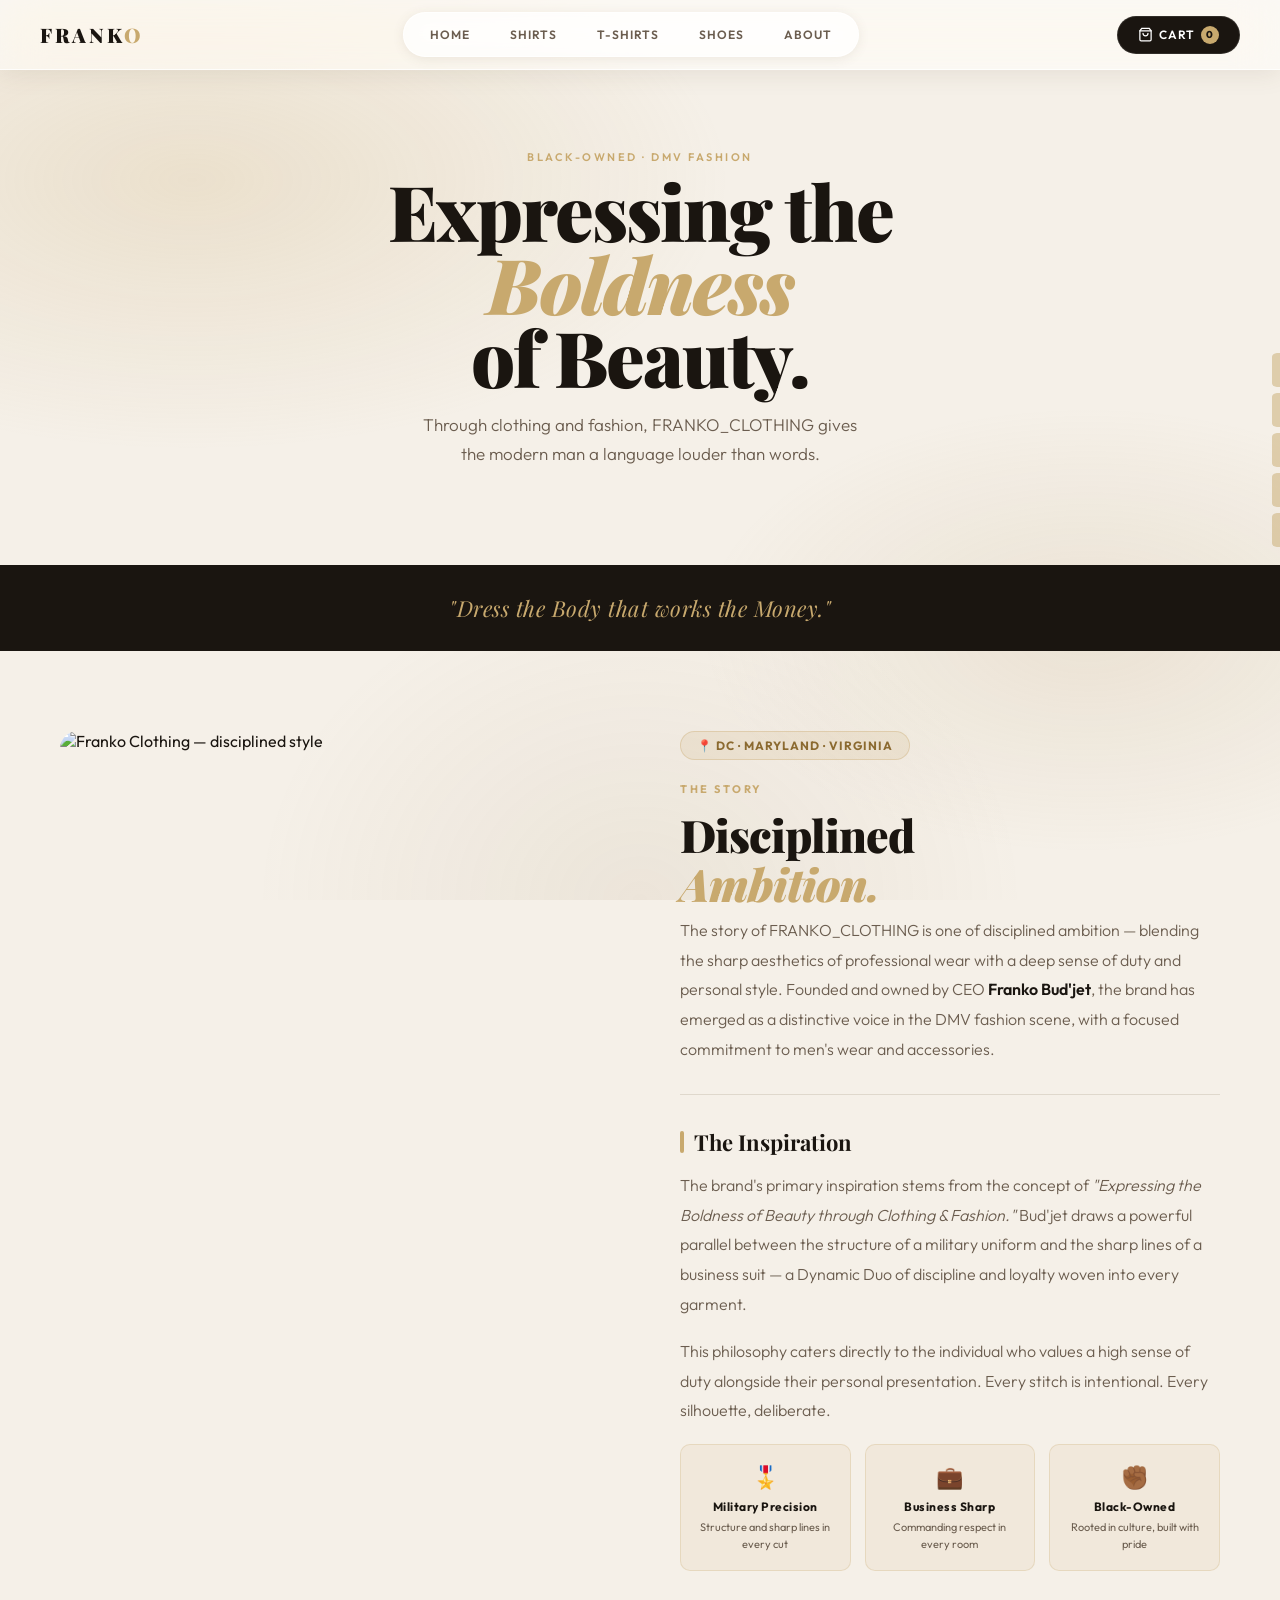
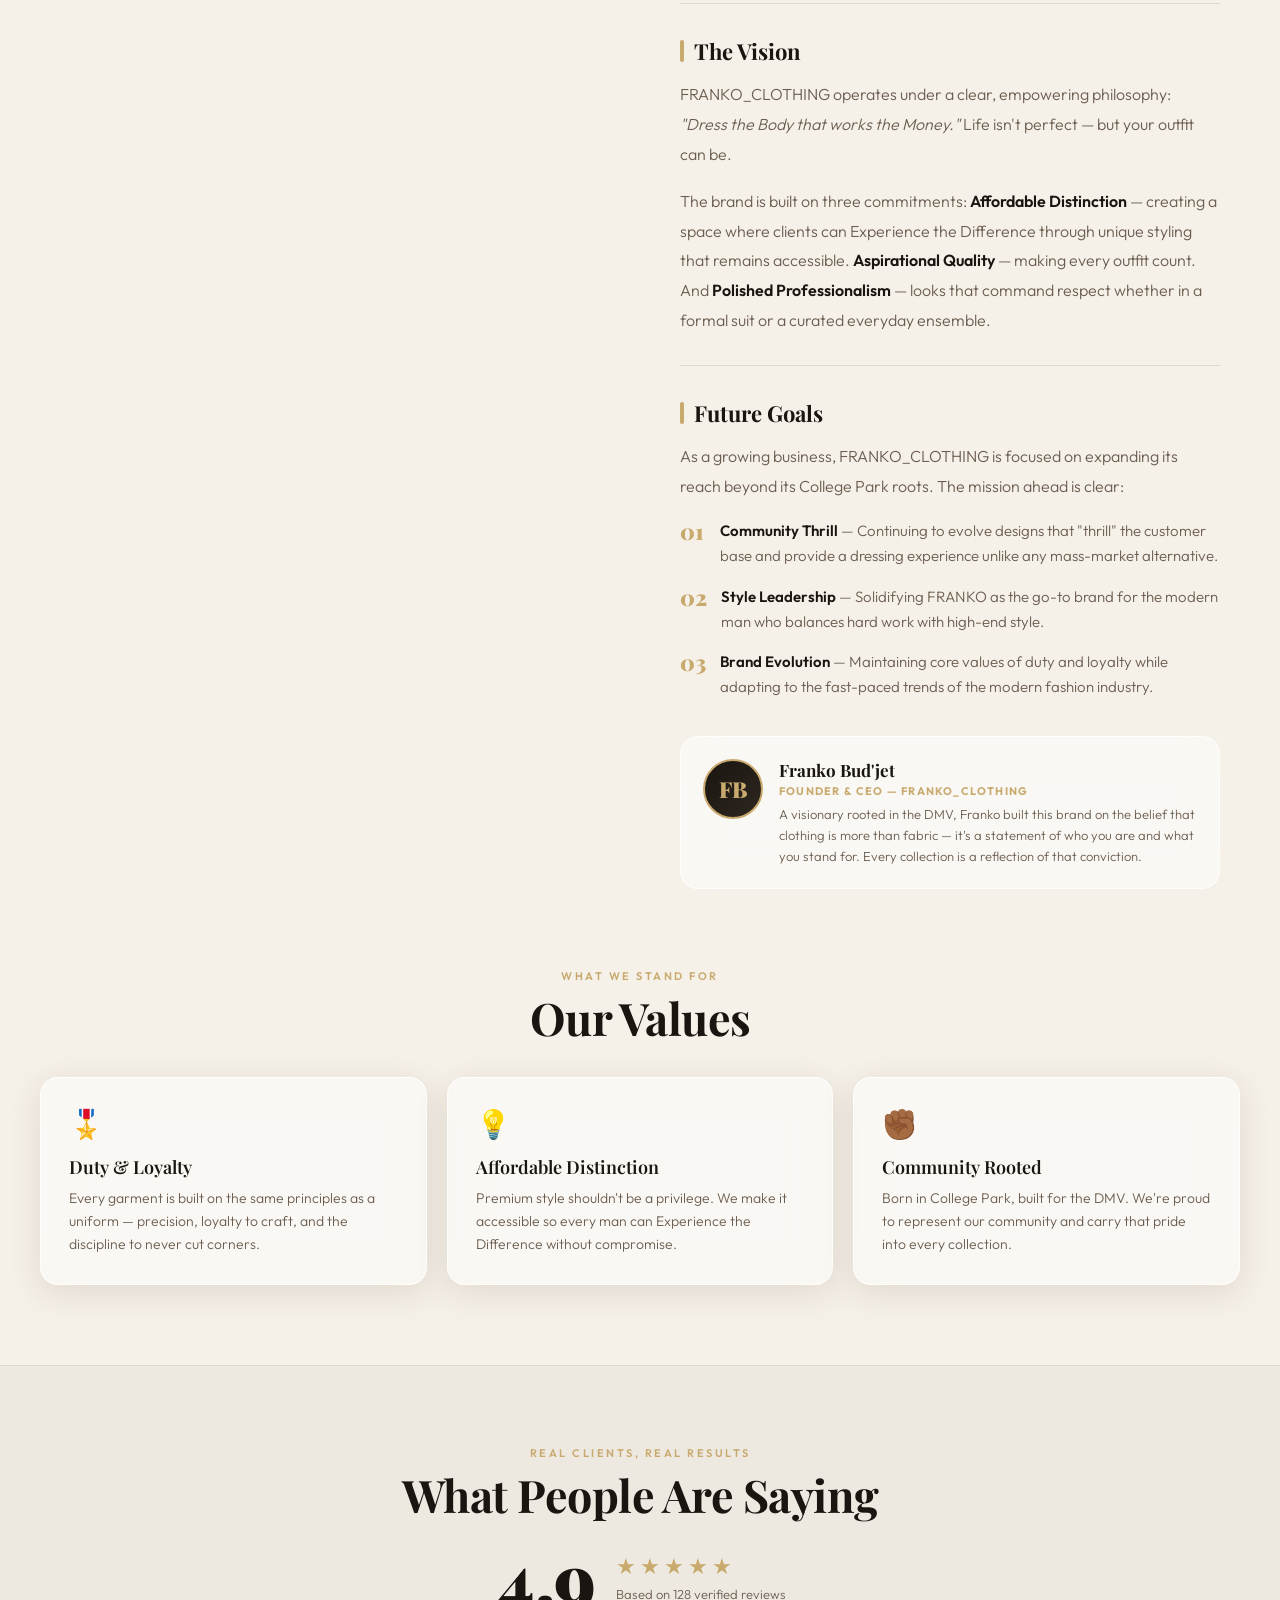
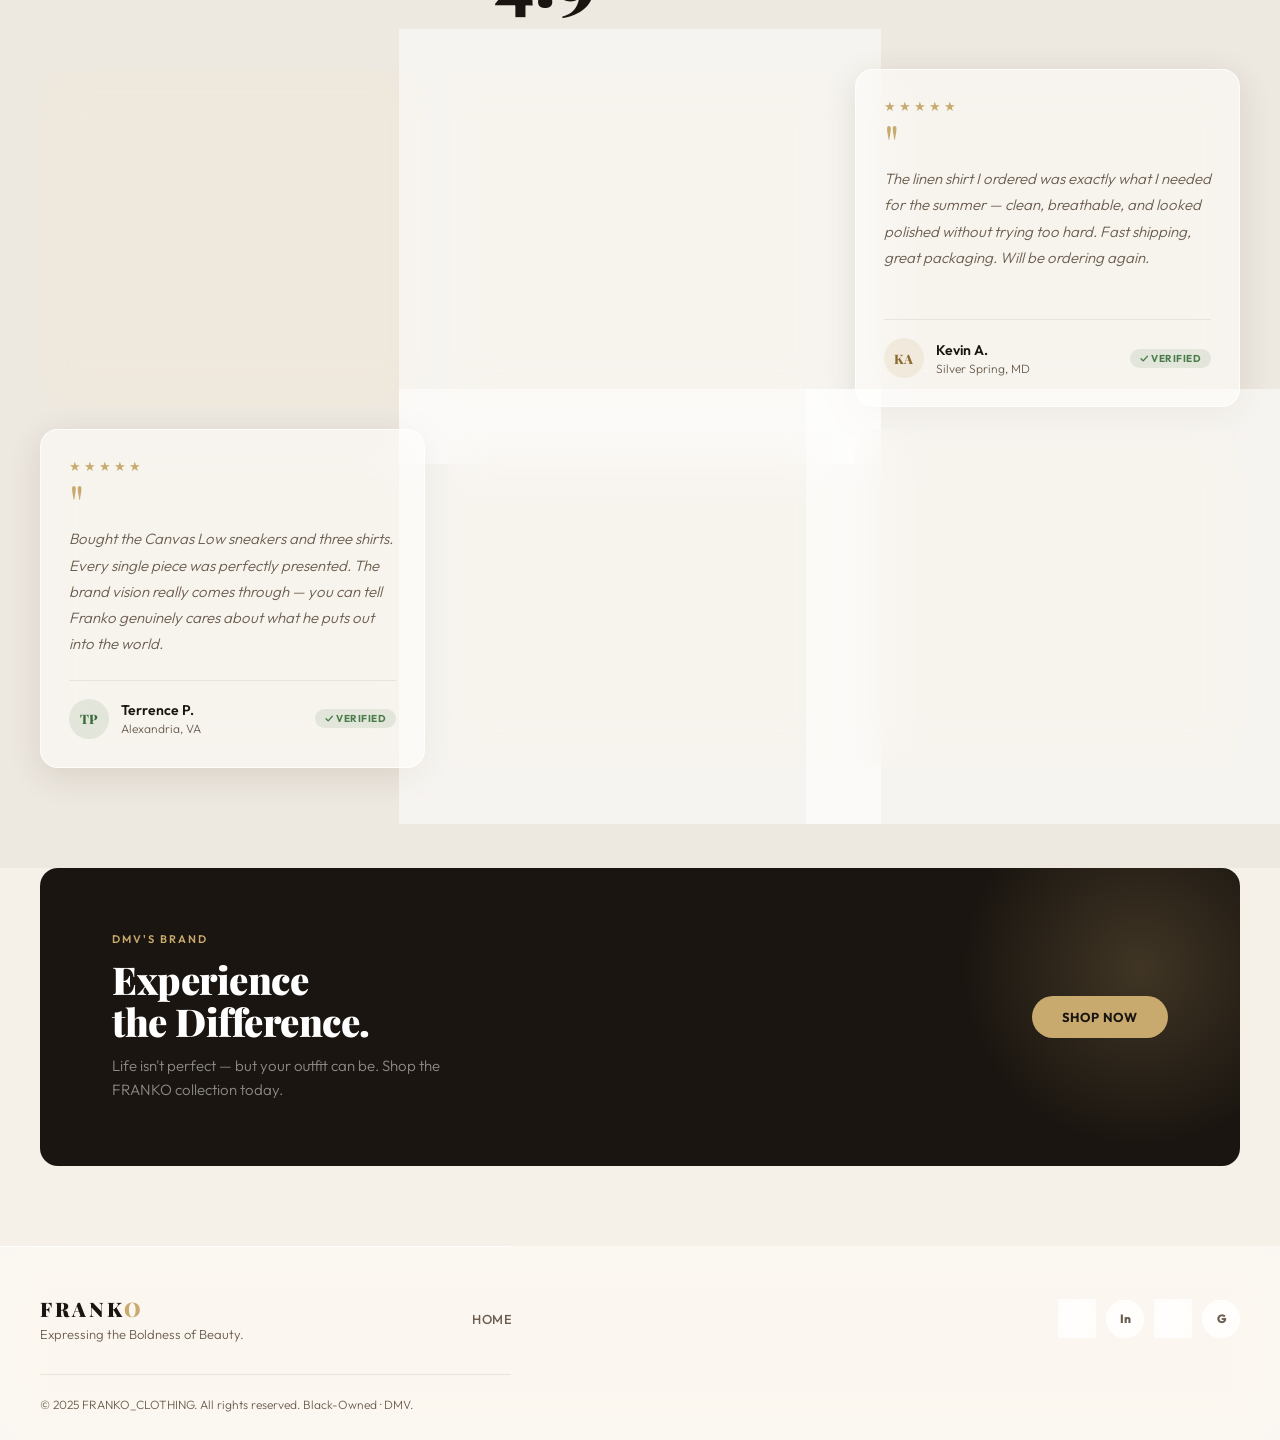
==== pages/about.html @ 0bdc5aa1 "first commit" ====
<!DOCTYPE html>
<html lang="en">
<head>
<meta charset="UTF-8">
<meta name="viewport" content="width=device-width, initial-scale=1.0">
<title>FRANKO CLOTHING — About</title>
<link rel="stylesheet" href="../css/style.css">
<style>
.about-quote-bar {
  background: var(--dark);
  padding: 28px 40px;
  text-align: center;
}
.about-quote-bar p {
  font-family: var(--fd);
  font-size: clamp(16px, 2.2vw, 22px);
  font-style: italic;
  color: var(--accent);
  letter-spacing: 0.5px;
}

.story-section {
  padding: 80px 40px;
  display: grid;
  grid-template-columns: 1fr 1fr;
  gap: 80px;
  align-items: start;
  max-width: 1240px;
  margin: 0 auto;
}
.story-img {
  border-radius: var(--r);
  overflow: hidden;
  position: sticky;
  top: 90px;
  aspect-ratio: 4/5;
}
.story-img img { width: 100%; height: 100%; object-fit: cover; display: block; }

.story-content h2 {
  font-family: var(--fd);
  font-size: clamp(30px, 3.5vw, 46px);
  font-weight: 900;
  color: var(--dark);
  line-height: 1.1;
  letter-spacing: -1px;
  margin-bottom: 8px;
}
.story-content h2 em { font-style: italic; color: var(--accent); }
.story-eyebrow {
  font-size: 11px; font-weight: 700;
  letter-spacing: 2.5px; text-transform: uppercase;
  color: var(--accent); margin-bottom: 14px;
}
.story-content p {
  font-size: 16px; color: var(--mid);
  font-weight: 300; line-height: 1.85;
  margin-bottom: 18px;
}
.story-divider {
  border: none;
  border-top: 1px solid rgba(100,80,50,.15);
  margin: 30px 0;
}
.story-sub {
  font-family: var(--fd);
  font-size: 22px; font-weight: 700;
  color: var(--dark); margin-bottom: 14px;
  margin-top: 32px;
  display: flex; align-items: center; gap: 10px;
}
.story-sub::before {
  content: '';
  width: 4px; height: 22px;
  background: var(--accent);
  border-radius: 2px;
  flex-shrink: 0;
}

.dmv-badge {
  display: inline-flex; align-items: center; gap: 8px;
  padding: 6px 16px; border-radius: var(--r-pill);
  background: rgba(200,169,110,.15); border: 1px solid rgba(200,169,110,.35);
  font-size: 12px; font-weight: 700; color: #8b6a30;
  letter-spacing: 1px; text-transform: uppercase; margin-bottom: 22px;
}

.pillars-grid {
  display: grid; grid-template-columns: repeat(3, 1fr);
  gap: 14px; margin: 18px 0 32px;
}
.pillar {
  padding: 18px 14px;
  border-radius: var(--r-sm);
  background: rgba(200,169,110,.1);
  border: 1px solid rgba(200,169,110,.25);
  text-align: center;
}
.pillar-icon { font-size: 22px; margin-bottom: 8px; }
.pillar-label { font-size: 12px; font-weight: 700; color: var(--dark); letter-spacing: .5px; line-height: 1.3; }
.pillar-desc { font-size: 11px; color: var(--mid); margin-top: 5px; line-height: 1.5; }

.goals-list { list-style: none; display: flex; flex-direction: column; gap: 16px; margin-top: 16px; }
.goals-list li {
  display: flex; gap: 14px; align-items: flex-start;
  font-size: 15px; color: var(--mid); font-weight: 300; line-height: 1.65;
}
.goal-num {
  font-family: var(--fd); font-size: 22px; font-weight: 900;
  color: var(--accent); line-height: 1.1; flex-shrink: 0; min-width: 26px;
}
.goals-list li strong { color: var(--dark); font-weight: 600; }

.founder-card {
  margin-top: 36px;
  padding: 22px;
  border-radius: var(--r);
  background: var(--glass);
  backdrop-filter: blur(20px);
  border: 1px solid var(--gb);
  display: flex;
  gap: 16px;
  align-items: flex-start;
}
.founder-avatar {
  width: 60px; height: 60px; border-radius: 50%;
  overflow: hidden; flex-shrink: 0;
  border: 2px solid var(--accent);
  background: linear-gradient(135deg, var(--dark), var(--dark2));
  display: flex; align-items: center; justify-content: center;
  font-family: var(--fd); font-size: 22px; font-weight: 900;
  color: var(--accent);
}
.founder-name {
  font-family: var(--fd); font-size: 17px; font-weight: 700;
  color: var(--dark); margin-bottom: 3px;
}
.founder-title { font-size: 11px; color: var(--accent); font-weight: 700; letter-spacing: 1.2px; text-transform: uppercase; margin-bottom: 6px; }
.founder-bio { font-size: 13px; color: var(--mid); line-height: 1.6; font-weight: 300; }

/* ── REVIEWS ── */
.reviews-section {
  padding: 80px 40px 100px;
  background: rgba(26,21,16,.03);
  border-top: 1px solid rgba(100,80,50,.1);
}
.reviews-header { text-align: center; margin-bottom: 56px; }
.overall-score {
  display: flex; align-items: center; justify-content: center;
  gap: 20px; margin-top: 22px; flex-wrap: wrap;
}
.score-big {
  font-family: var(--fd); font-size: 72px; font-weight: 900;
  color: var(--dark); line-height: 1;
}
.score-right { text-align: left; }
.stars-row { display: flex; gap: 4px; margin-bottom: 6px; }
.star-f { color: var(--accent); font-size: 22px; }
.star-h { color: var(--accent); font-size: 22px; opacity: .6; }
.score-count { font-size: 13px; color: var(--mid); font-weight: 300; }

.reviews-grid {
  display: grid;
  grid-template-columns: repeat(3, 1fr);
  gap: 22px;
}
.review-card {
  padding: 28px;
  border-radius: var(--r);
  background: var(--glass);
  backdrop-filter: blur(22px) saturate(150%);
  -webkit-backdrop-filter: blur(22px) saturate(150%);
  border: 1px solid var(--gb);
  box-shadow: var(--gs);
  transition: transform .3s cubic-bezier(.22,.68,0,1.2), box-shadow .3s;
  display: flex; flex-direction: column;
}
.review-card:hover { transform: translateY(-6px); box-shadow: var(--gs-lg); }

.review-stars { display: flex; gap: 3px; margin-bottom: 16px; }
.review-stars .s { font-size: 13px; color: var(--accent); }

.review-quote {
  font-family: var(--fd);
  font-size: 52px; color: var(--accent);
  line-height: .5; margin-bottom: 10px;
}
.review-text {
  font-size: 15px; color: var(--mid);
  font-weight: 300; line-height: 1.75;
  font-style: italic; flex: 1;
  margin-bottom: 22px;
}
.review-author {
  display: flex; align-items: center; gap: 12px;
  border-top: 1px solid rgba(100,80,50,.1);
  padding-top: 18px;
}
.author-initials {
  width: 40px; height: 40px; border-radius: 50%;
  display: flex; align-items: center; justify-content: center;
  font-size: 13px; font-weight: 800;
  flex-shrink: 0; font-family: var(--fd);
}
.author-name { font-size: 14px; font-weight: 600; color: var(--dark); margin-bottom: 2px; }
.author-location { font-size: 12px; color: var(--mid); font-weight: 300; }
.verified {
  margin-left: auto; flex-shrink: 0;
  font-size: 10px; font-weight: 700;
  letter-spacing: .5px; text-transform: uppercase;
  color: #4a7c4a; background: rgba(74,124,74,.12);
  padding: 3px 10px; border-radius: var(--r-pill);
}
.review-card.dark {
  background: var(--dark);
  border-color: rgba(200,169,110,.25);
}
.review-card.dark .review-text { color: rgba(245,240,232,.6); }
.review-card.dark .review-quote { color: var(--accent); }
.review-card.dark .author-name { color: var(--white); }
.review-card.dark .author-location { color: rgba(245,240,232,.38); }
.review-card.dark .review-author { border-color: rgba(255,255,255,.07); }
.review-card.dark .review-stars .s { color: var(--accent); }

@media (max-width: 1024px) {
  .story-section { grid-template-columns: 1fr; gap: 40px; }
  .story-img { position: static; aspect-ratio: 16/9; }
  .reviews-grid { grid-template-columns: repeat(2, 1fr); }
  .pillars-grid { grid-template-columns: 1fr 1fr; }
}
@media (max-width: 768px) {
  .story-section { padding: 60px 20px; }
  .reviews-section { padding: 60px 20px 80px; }
  .about-quote-bar { padding: 22px 20px; }
  .reviews-grid { grid-template-columns: 1fr; }
  .pillars-grid { grid-template-columns: 1fr 1fr; }
}
@media (max-width: 480px) {
  .pillars-grid { grid-template-columns: 1fr; }
}
</style>
</head>
<body>

<nav class="main-nav">
  <a href="../index.html" class="nav-logo">Frank<span>o</span></a>
  <ul class="nav-links">
    <li><a href="../index.html">Home</a></li>
    <li><a href="shirts.html">Shirts</a></li>
    <li><a href="tshirts.html">T-Shirts</a></li>
    <li><a href="shoes.html">Shoes</a></li>
    <li><a href="about.html">About</a></li>
  </ul>
  <div class="nav-right">
    <a href="#" class="nav-cart">
      <svg viewBox="0 0 24 24" fill="none" stroke="currentColor" stroke-width="2" stroke-linecap="round"><path d="M6 2L3 6v14a2 2 0 0 0 2 2h14a2 2 0 0 0 2-2V6l-3-4z"/><line x1="3" y1="6" x2="21" y2="6"/><path d="M16 10a4 4 0 0 1-8 0"/></svg>
      Cart <span class="cart-count">0</span>
    </a>
    <button class="hamburger" aria-label="Menu">
      <span></span><span></span><span></span>
    </button>
  </div>
</nav>

<div class="mobile-menu">
  <a href="../index.html">Home</a>
  <a href="shirts.html">Shirts</a>
  <a href="tshirts.html">T-Shirts</a>
  <a href="shoes.html">Shoes</a>
  <a href="about.html">About</a>
</div>

<div class="page-indicator">
  <a class="pi-item" href="../index.html"><span class="pi-label">Home</span><span class="pi-dot"></span></a>
  <a class="pi-item" href="shirts.html"><span class="pi-label">Shirts</span><span class="pi-dot"></span></a>
  <a class="pi-item" href="tshirts.html"><span class="pi-label">T-Shirts</span><span class="pi-dot"></span></a>
  <a class="pi-item" href="shoes.html"><span class="pi-label">Shoes</span><span class="pi-dot"></span></a>
  <a class="pi-item" href="about.html"><span class="pi-label">About</span><span class="pi-dot"></span></a>
</div>

<div class="page-wrapper">

  <!-- HERO -->
  <div class="page-hero">
    <div class="section-tag fade-up d1">Black-Owned · DMV Fashion</div>
    <h1 class="fade-up d2">Expressing the<br><em>Boldness</em><br>of Beauty.</h1>
    <p class="fade-up d3">Through clothing and fashion, FRANKO_CLOTHING gives the modern man a language louder than words.</p>
  </div>

  <!-- QUOTE BAR -->
  <div class="about-quote-bar">
    <p>"Dress the Body that works the Money."</p>
  </div>

  <!-- STORY SECTION -->
  <div class="story-section">
    <div class="story-img">
      <img src="https://images.unsplash.com/photo-1507679799987-c73779587ccf?w=800&q=80&fit=crop" alt="Franko Clothing — disciplined style">
    </div>

    <div class="story-content">
      <div class="dmv-badge">📍 DC · Maryland · Virginia</div>

      <div class="story-eyebrow">The Story</div>
      <h2>Disciplined<br><em>Ambition.</em></h2>
      <p>The story of FRANKO_CLOTHING is one of disciplined ambition — blending the sharp aesthetics of professional wear with a deep sense of duty and personal style. Founded and owned by CEO <strong style="color:var(--dark);font-weight:600;">Franko Bud'jet</strong>, the brand has emerged as a distinctive voice in the DMV fashion scene, with a focused commitment to men's wear and accessories.</p>

      <hr class="story-divider">

      <div class="story-sub">The Inspiration</div>
      <p>The brand's primary inspiration stems from the concept of <em>"Expressing the Boldness of Beauty through Clothing & Fashion."</em> Bud'jet draws a powerful parallel between the structure of a military uniform and the sharp lines of a business suit — a Dynamic Duo of discipline and loyalty woven into every garment.</p>
      <p>This philosophy caters directly to the individual who values a high sense of duty alongside their personal presentation. Every stitch is intentional. Every silhouette, deliberate.</p>

      <div class="pillars-grid">
        <div class="pillar">
          <div class="pillar-icon">🎖️</div>
          <div class="pillar-label">Military Precision</div>
          <div class="pillar-desc">Structure and sharp lines in every cut</div>
        </div>
        <div class="pillar">
          <div class="pillar-icon">💼</div>
          <div class="pillar-label">Business Sharp</div>
          <div class="pillar-desc">Commanding respect in every room</div>
        </div>
        <div class="pillar">
          <div class="pillar-icon">✊🏾</div>
          <div class="pillar-label">Black-Owned</div>
          <div class="pillar-desc">Rooted in culture, built with pride</div>
        </div>
      </div>

      <hr class="story-divider">

      <div class="story-sub">The Vision</div>
      <p>FRANKO_CLOTHING operates under a clear, empowering philosophy: <em>"Dress the Body that works the Money."</em> Life isn't perfect — but your outfit can be.</p>
      <p>The brand is built on three commitments: <strong style="color:var(--dark);font-weight:600;">Affordable Distinction</strong> — creating a space where clients can Experience the Difference through unique styling that remains accessible. <strong style="color:var(--dark);font-weight:600;">Aspirational Quality</strong> — making every outfit count. And <strong style="color:var(--dark);font-weight:600;">Polished Professionalism</strong> — looks that command respect whether in a formal suit or a curated everyday ensemble.</p>

      <hr class="story-divider">

      <div class="story-sub">Future Goals</div>
      <p>As a growing business, FRANKO_CLOTHING is focused on expanding its reach beyond its College Park roots. The mission ahead is clear:</p>
      <ul class="goals-list">
        <li>
          <span class="goal-num">01</span>
          <span><strong>Community Thrill</strong> — Continuing to evolve designs that "thrill" the customer base and provide a dressing experience unlike any mass-market alternative.</span>
        </li>
        <li>
          <span class="goal-num">02</span>
          <span><strong>Style Leadership</strong> — Solidifying FRANKO as the go-to brand for the modern man who balances hard work with high-end style.</span>
        </li>
        <li>
          <span class="goal-num">03</span>
          <span><strong>Brand Evolution</strong> — Maintaining core values of duty and loyalty while adapting to the fast-paced trends of the modern fashion industry.</span>
        </li>
      </ul>

      <!-- FOUNDER CARD -->
      <div class="founder-card">
        <div class="founder-avatar">FB</div>
        <div>
          <div class="founder-name">Franko Bud'jet</div>
          <div class="founder-title">Founder & CEO — FRANKO_CLOTHING</div>
          <div class="founder-bio">A visionary rooted in the DMV, Franko built this brand on the belief that clothing is more than fabric — it's a statement of who you are and what you stand for. Every collection is a reflection of that conviction.</div>
        </div>
      </div>
    </div>
  </div>

  <!-- VALUES -->
  <div style="padding: 0 40px 20px; text-align: center;">
    <div class="section-tag">What We Stand For</div>
    <h2 class="section-title">Our Values</h2>
  </div>
  <div class="values-grid">
    <div class="value-card">
      <div class="value-icon">🎖️</div>
      <h4>Duty & Loyalty</h4>
      <p>Every garment is built on the same principles as a uniform — precision, loyalty to craft, and the discipline to never cut corners.</p>
    </div>
    <div class="value-card">
      <div class="value-icon">💡</div>
      <h4>Affordable Distinction</h4>
      <p>Premium style shouldn't be a privilege. We make it accessible so every man can Experience the Difference without compromise.</p>
    </div>
    <div class="value-card">
      <div class="value-icon">✊🏾</div>
      <h4>Community Rooted</h4>
      <p>Born in College Park, built for the DMV. We're proud to represent our community and carry that pride into every collection.</p>
    </div>
  </div>

  <!-- ── CUSTOMER REVIEWS ── -->
  <section class="reviews-section">
    <div class="reviews-header">
      <div class="section-tag">Real Clients, Real Results</div>
      <h2 class="section-title">What People Are Saying</h2>
      <div class="overall-score">
        <span class="score-big">4.9</span>
        <div class="score-right">
          <div class="stars-row">
            <span class="star-f">★</span><span class="star-f">★</span><span class="star-f">★</span><span class="star-f">★</span><span class="star-f">★</span>
          </div>
          <div class="score-count">Based on 128 verified reviews</div>
        </div>
      </div>
    </div>

    <div class="reviews-grid">

      <!-- Review 1 — Featured dark -->
      <div class="review-card dark">
        <div class="review-stars"><span class="s">★</span><span class="s">★</span><span class="s">★</span><span class="s">★</span><span class="s">★</span></div>
        <div class="review-quote">"</div>
        <p class="review-text">Walked into my interview wearing the Oxford Classic and got the job. People kept asking where I got the shirt. FRANKO hits different — you can feel the quality and the intention behind every piece.</p>
        <div class="review-author">
          <div class="author-initials" style="background:rgba(200,169,110,.2);color:var(--accent);">DW</div>
          <div>
            <div class="author-name" style="color:white;">Darius W.</div>
            <div class="author-location">Washington, DC</div>
          </div>
          <span class="verified">✓ Verified</span>
        </div>
      </div>

      <!-- Review 2 -->
      <div class="review-card">
        <div class="review-stars"><span class="s">★</span><span class="s">★</span><span class="s">★</span><span class="s">★</span><span class="s">★</span></div>
        <div class="review-quote">"</div>
        <p class="review-text">I've been looking for a brand that understood the DMV man — someone who works hard and wants to dress sharp without spending designer prices. FRANKO is exactly that. My whole wardrobe is FRANKO now.</p>
        <div class="review-author">
          <div class="author-initials" style="background:rgba(26,21,16,.08);color:var(--dark);">MJ</div>
          <div>
            <div class="author-name">Marcus J.</div>
            <div class="author-location">College Park, MD</div>
          </div>
          <span class="verified">✓ Verified</span>
        </div>
      </div>

      <!-- Review 3 -->
      <div class="review-card">
        <div class="review-stars"><span class="s">★</span><span class="s">★</span><span class="s">★</span><span class="s">★</span><span class="s">★</span></div>
        <div class="review-quote">"</div>
        <p class="review-text">The linen shirt I ordered was exactly what I needed for the summer — clean, breathable, and looked polished without trying too hard. Fast shipping, great packaging. Will be ordering again.</p>
        <div class="review-author">
          <div class="author-initials" style="background:rgba(200,169,110,.15);color:#8b6a30;">KA</div>
          <div>
            <div class="author-name">Kevin A.</div>
            <div class="author-location">Silver Spring, MD</div>
          </div>
          <span class="verified">✓ Verified</span>
        </div>
      </div>

      <!-- Review 4 -->
      <div class="review-card">
        <div class="review-stars"><span class="s">★</span><span class="s">★</span><span class="s">★</span><span class="s">★</span><span class="s">★</span></div>
        <div class="review-quote">"</div>
        <p class="review-text">Bought the Canvas Low sneakers and three shirts. Every single piece was perfectly presented. The brand vision really comes through — you can tell Franko genuinely cares about what he puts out into the world.</p>
        <div class="review-author">
          <div class="author-initials" style="background:rgba(74,124,74,.12);color:#3a6a3a;">TP</div>
          <div>
            <div class="author-name">Terrence P.</div>
            <div class="author-location">Alexandria, VA</div>
          </div>
          <span class="verified">✓ Verified</span>
        </div>
      </div>

      <!-- Review 5 -->
      <div class="review-card">
        <div class="review-stars"><span class="s">★</span><span class="s">★</span><span class="s">★</span><span class="s">★</span><span class="s">★</span></div>
        <div class="review-quote">"</div>
        <p class="review-text">Real talk — this brand gets it. The Military-meets-Business aesthetic is something I didn't know I needed until I wore it. My colleagues thought I was wearing something European. FRANKO is on another level.</p>
        <div class="review-author">
          <div class="author-initials" style="background:rgba(200,169,110,.15);color:#8b6a30;">RC</div>
          <div>
            <div class="author-name">Rashad C.</div>
            <div class="author-location">Baltimore, MD</div>
          </div>
          <span class="verified">✓ Verified</span>
        </div>
      </div>

      <!-- Review 6 -->
      <div class="review-card">
        <div class="review-stars"><span class="s">★</span><span class="s">★</span><span class="s">★</span><span class="s">★</span><span class="s">★</span></div>
        <div class="review-quote">"</div>
        <p class="review-text">As someone who's always struggled to find clothes that fit right and look right, FRANKO was a revelation. The fit is tailored without being restrictive. I wear the Oxford Slim to every client meeting now.</p>
        <div class="review-author">
          <div class="author-initials" style="background:rgba(26,21,16,.08);color:var(--dark);">JB</div>
          <div>
            <div class="author-name">Jerome B.</div>
            <div class="author-location">Rockville, MD</div>
          </div>
          <span class="verified">✓ Verified</span>
        </div>
      </div>

    </div>
  </section>

  <!-- CTA -->
  <div class="promo-banner" style="margin-top: 0;">
    <div>
      <div class="banner-tag">DMV's Brand</div>
      <div class="banner-title">Experience<br>the Difference.</div>
      <div class="banner-sub">Life isn't perfect — but your outfit can be. Shop the FRANKO collection today.</div>
    </div>
    <a href="shirts.html" class="btn btn-accent">Shop Now</a>
  </div>

</div>

<footer>
  <div class="footer-top">
    <div><a href="../index.html" class="footer-logo">Frank<span>o</span></a><div class="footer-tagline">Expressing the Boldness of Beauty.</div></div>
    <nav class="footer-nav"><a href="../index.html">Home</a><a href="shirts.html">Shirts</a><a href="tshirts.html">T-Shirts</a><a href="shoes.html">Shoes</a><a href="about.html">About</a></nav>
    <div class="footer-socials"><a href="#" class="social-btn">F</a><a href="#" class="social-btn">In</a><a href="#" class="social-btn">X</a><a href="#" class="social-btn">G</a></div>
  </div>
  <div class="footer-bottom">
    <p>© 2025 FRANKO_CLOTHING. All rights reserved. Black-Owned · DMV.</p>
    <div class="footer-links"><a href="#">Privacy</a><a href="#">Terms</a><a href="#">Shipping</a></div>
  </div>
</footer>

<script src="../js/main.js"></script>
</body>
</html>
---- css/style.css ----
/* ============================================================
   FRANKO CLOTHING — Global Stylesheet
   ============================================================ */

@import url('https://fonts.googleapis.com/css2?family=Playfair+Display:ital,wght@0,600;0,900;1,400;1,700&family=Outfit:wght@300;400;500;600;700&display=swap');

*, *::before, *::after { box-sizing: border-box; margin: 0; padding: 0; }

:root {
  --bg:          #f5f0e8;
  --bg2:         #ede7d9;
  --sand:        #c8b99a;
  --dark:        #1a1510;
  --dark2:       #2e2720;
  --mid:         #6b5d4f;
  --accent:      #c8a96e;
  --accent2:     #e8c987;
  --white:       #ffffff;
  --red:         #c0392b;

  --glass:       rgba(255,255,255,0.52);
  --glass-hover: rgba(255,255,255,0.72);
  --gb:          rgba(255,255,255,0.75);
  --gs:          0 8px 32px rgba(100,80,50,0.14);
  --gs-lg:       0 20px 60px rgba(100,80,50,0.22);

  --r:           18px;
  --r-sm:        10px;
  --r-pill:      100px;

  --fd: 'Playfair Display', serif;
  --fb: 'Outfit', sans-serif;

  --nav-h: 70px;
}

html { scroll-behavior: smooth; }

body {
  font-family: var(--fb);
  background: var(--bg);
  color: var(--dark);
  overflow-x: hidden;
  cursor: pointer; /* hide default cursor — custom cursor via JS */
}

/* ── BACKGROUND MESH ── */
body::before {
  content: '';
  position: fixed; inset: 0;
  background:
    radial-gradient(ellipse 70% 50% at 15% 20%, rgba(200,169,110,.22) 0%, transparent 60%),
    radial-gradient(ellipse 55% 45% at 85% 70%, rgba(180,150,100,.15) 0%, transparent 55%),
    radial-gradient(ellipse 50% 60% at 50% 100%,rgba(160,130,90,.1) 0%, transparent 60%);
  pointer-events: none;
  z-index: 0;
}

* { position: relative; z-index: 1; }

/* ── CUSTOM CURSOR ── */
#cursor {
  pointer-events: none;
  position: fixed;
  z-index: 9999;
  top: 0; left: 0;
  transform: translate(-50%, -50%);
  font-size: 22px;
  transition: transform .12s ease, opacity .2s;
  filter: drop-shadow(0 2px 4px rgba(0,0,0,.3));
  user-select: none;
}
#cursor.clicking { transform: translate(-50%,-50%) scale(0.75); }

/* ── MAIN NAV — scoped to .main-nav, never touches .page-indicator or .footer-nav ── */
nav.main-nav {
  position: fixed;
  top: 0; left: 0; right: 0;
  z-index: 500;
  height: var(--nav-h);
  display: flex;
  align-items: center;
  justify-content: space-between;
  padding: 0 40px;
  background: rgba(255,255,255,0.55);
  backdrop-filter: blur(22px) saturate(180%);
  -webkit-backdrop-filter: blur(22px) saturate(180%);
  border-bottom: 1px solid var(--gb);
  box-shadow: 0 4px 24px rgba(100,80,50,.1);
}

.nav-logo {
  font-family: var(--fd);
  font-size: 20px;
  font-weight: 900;
  color: var(--dark);
  text-decoration: none;
  letter-spacing: 3px;
  text-transform: uppercase;
}

.nav-logo span { color: var(--accent); }

/* pill container */
.nav-links {
  display: flex;
  align-items: center;
  gap: 4px;
  list-style: none;
  background: rgba(255,255,255,0.62);
  backdrop-filter: blur(14px);
  -webkit-backdrop-filter: blur(14px);
  border: 1px solid var(--gb);
  border-radius: var(--r-pill);
  padding: 6px 8px;
  box-shadow: 0 2px 12px rgba(100,80,50,.1);
}

.nav-links a {
  display: inline-block;
  padding: 8px 18px;
  border-radius: var(--r-pill);
  font-size: 12px;
  font-weight: 600;
  letter-spacing: 1px;
  text-transform: uppercase;
  color: var(--mid);
  text-decoration: none;
  transition: all .22s;
  white-space: nowrap;
}

.nav-links a:hover { background: var(--dark); color: var(--white); }
.nav-links a.active { background: var(--dark); color: var(--white); }

.nav-right { display: flex; align-items: center; gap: 12px; }

.nav-cart {
  display: flex; align-items: center; gap: 6px;
  padding: 9px 20px;
  border-radius: var(--r-pill);
  background: var(--dark);
  color: var(--white);
  text-decoration: none;
  font-size: 12px; font-weight: 600;
  letter-spacing: 1px; text-transform: uppercase;
  border: 1px solid rgba(255,255,255,.1);
  transition: all .22s;
}
.nav-cart:hover { background: var(--dark2); transform: translateY(-1px); }
.nav-cart svg { width: 15px; height: 15px; }

.cart-count {
  background: var(--accent);
  color: var(--dark);
  font-size: 10px; font-weight: 800;
  width: 18px; height: 18px;
  border-radius: 50%;
  display: flex; align-items: center; justify-content: center;
}

/* ── PAGE INDICATOR TAB ── */
div.page-indicator {
  position: fixed;
  right: 0;
  top: 50%;
  transform: translateY(-50%);
  z-index: 400;
  display: flex;
  flex-direction: column;
  gap: 6px;
  /* NO padding, NO margin, NO border, NO background */
  padding: 0;
  margin: 0;
  border: none;
  background: none;
  /* strict width — only as wide as the dots themselves */
  width: auto;
  max-width: 160px;
  /* clip anything that overflows */
  overflow: visible;
  pointer-events: none;
}

div.page-indicator .pi-item {
  display: flex;
  align-items: center;
  justify-content: flex-end;
  gap: 0;
  cursor: pointer;
  text-decoration: none;
  pointer-events: all;
  /* each item clips its own content */
  overflow: hidden;
  height: 34px;
  border-radius: 6px 0 0 6px;
}

div.page-indicator .pi-label {
  background: rgba(255,255,255,0.82);
  backdrop-filter: blur(12px);
  -webkit-backdrop-filter: blur(12px);
  border: 1px solid rgba(255,255,255,0.8);
  border-right: none;
  font-size: 11px;
  font-weight: 600;
  letter-spacing: 1px;
  text-transform: uppercase;
  color: var(--mid);
  border-radius: 6px 0 0 6px;
  /* collapsed by default — zero width, zero padding */
  max-width: 0;
  width: 0;
  padding: 0;
  overflow: hidden;
  white-space: nowrap;
  opacity: 0;
  height: 34px;
  display: flex;
  align-items: center;
  transition: max-width .32s ease, width .32s ease, padding .32s ease, opacity .28s ease;
}

div.page-indicator .pi-item:hover .pi-label,
div.page-indicator .pi-item.active .pi-label {
  max-width: 120px;
  width: auto;
  padding: 0 12px;
  opacity: 1;
}

div.page-indicator .pi-dot {
  width: 8px;
  height: 34px;
  flex-shrink: 0;
  /* solid color bar, no border at all */
  background: rgba(200,169,110,0.5);
  border: none;
  outline: none;
  border-radius: 4px 0 0 4px;
  transition: background .22s, width .22s;
}

div.page-indicator .pi-item.active .pi-dot { background: var(--dark); width: 12px; }
div.page-indicator .pi-item:hover .pi-dot { background: var(--accent); }

/* ── HAMBURGER (mobile) ── */
.hamburger {
  display: none;
  flex-direction: column;
  justify-content: center;
  align-items: center;
  gap: 5px;
  width: 40px; height: 40px;
  border-radius: 50%;
  background: rgba(255,255,255,0.65);
  border: 1px solid var(--gb);
  backdrop-filter: blur(10px);
  cursor: none;
  z-index: 600;
  flex-shrink: 0;
}
.hamburger span {
  display: block;
  width: 18px; height: 2px;
  background: var(--dark);
  border-radius: 2px;
  transition: transform .28s ease, opacity .2s;
  transform-origin: center;
}
.hamburger.open span:nth-child(1) { transform: translateY(7px) rotate(45deg); }
.hamburger.open span:nth-child(2) { opacity: 0; transform: scaleX(0); }
.hamburger.open span:nth-child(3) { transform: translateY(-7px) rotate(-45deg); }

/* Mobile drawer */
.mobile-menu {
  display: none;
  position: fixed;
  top: var(--nav-h); left: 0; right: 0;
  z-index: 490;
  background: rgba(245,240,232,0.97);
  backdrop-filter: blur(20px);
  -webkit-backdrop-filter: blur(20px);
  border-bottom: 1px solid var(--gb);
  flex-direction: column;
  padding: 16px 24px 24px;
  gap: 4px;
  box-shadow: 0 8px 32px rgba(100,80,50,0.14);
  transform: translateY(-10px);
  opacity: 0;
  transition: opacity .28s ease, transform .28s ease;
  pointer-events: none;
}
.mobile-menu.open {
  opacity: 1;
  transform: translateY(0);
  pointer-events: all;
}
.mobile-menu a {
  display: block;
  padding: 14px 16px;
  font-size: 15px;
  font-weight: 600;
  letter-spacing: 1px;
  text-transform: uppercase;
  color: var(--mid);
  text-decoration: none;
  border-radius: var(--r-sm);
  transition: all .2s;
}
.mobile-menu a:hover,
.mobile-menu a.active { background: var(--dark); color: var(--white); }

/* ── PAGE WRAPPER ── */
.page-wrapper { padding-top: var(--nav-h); min-height: 100vh; }

/* ── SECTION HEADING ── */
.section-tag {
  font-size: 11px; font-weight: 600;
  letter-spacing: 2.5px; text-transform: uppercase;
  color: var(--accent); margin-bottom: 10px;
}
.section-title {
  font-family: var(--fd);
  font-size: clamp(28px, 3.5vw, 46px);
  font-weight: 700; letter-spacing: -.5px;
  color: var(--dark); line-height: 1.1;
  margin-bottom: 14px;
}
.section-sub {
  font-size: 16px; color: var(--mid);
  font-weight: 300; line-height: 1.65;
  max-width: 480px;
}

/* ── BUTTONS ── */
.btn {
  display: inline-flex; align-items: center; gap: 8px;
  padding: 13px 30px;
  border-radius: var(--r-pill);
  font-family: var(--fb);
  font-size: 13px; font-weight: 700;
  letter-spacing: .8px; text-transform: uppercase;
  text-decoration: none; cursor: none;
  border: none; transition: all .25s;
}
.btn-dark { background: var(--dark); color: var(--white); }
.btn-dark:hover { background: var(--dark2); transform: translateY(-2px); box-shadow: 0 8px 24px rgba(26,21,16,.25); }
.btn-outline {
  background: rgba(255,255,255,0.62); color: var(--dark);
  border: 1px solid rgba(100,80,50,.25);
  backdrop-filter: blur(12px);
}
.btn-outline:hover { background: rgba(255,255,255,.85); transform: translateY(-2px); }
.btn-accent { background: var(--accent); color: var(--dark); }
.btn-accent:hover { background: var(--accent2); transform: translateY(-2px); }

/* ── PRODUCT CARD ── */
.product-grid {
  display: grid;
  grid-template-columns: repeat(4,1fr);
  gap: 24px;
}

.product-card {
  border-radius: var(--r);
  overflow: hidden;
  background: var(--glass);
  backdrop-filter: blur(22px) saturate(160%);
  -webkit-backdrop-filter: blur(22px) saturate(160%);
  border: 1px solid var(--gb);
  box-shadow: var(--gs);
  transition: transform .32s cubic-bezier(.22,.68,0,1.2), box-shadow .32s;
}
.product-card:hover {
  transform: translateY(-8px);
  box-shadow: var(--gs-lg);
  border-color: rgba(255,255,255,.92);
}

.card-img {
  width: 100%; aspect-ratio: 3/4;
  position: relative; overflow: hidden;
}
.card-img img {
  width: 100%; height: 100%;
  object-fit: cover;
  display: block;
  transition: transform .5s ease;
}
.product-card:hover .card-img img { transform: scale(1.06); }

.card-badge {
  position: absolute; top: 14px; left: 14px;
  padding: 4px 12px; border-radius: var(--r-pill);
  font-size: 10px; font-weight: 700;
  letter-spacing: 1px; text-transform: uppercase;
}
.badge-new  { background: var(--dark); color: var(--white); }
.badge-hot  { background: rgba(200,169,110,.9); color: var(--dark); }

.card-wish {
  position: absolute; top: 14px; right: 14px;
  width: 34px; height: 34px; border-radius: 50%;
  background: rgba(255,255,255,.62); backdrop-filter: blur(8px);
  border: 1px solid var(--gb);
  display: flex; align-items: center; justify-content: center;
  cursor: none; transition: all .2s; color: var(--mid);
}
.card-wish:hover { background: white; }
.card-wish.liked { color: var(--red); }
.card-wish.liked svg { fill: var(--red); }
.card-wish svg { width: 14px; height: 14px; transition: fill .2s; }

.card-body { padding: 18px 18px 20px; }
.card-category {
  font-size: 10px; font-weight: 600;
  letter-spacing: 1.5px; text-transform: uppercase;
  color: var(--accent); margin-bottom: 6px;
}
.card-name {
  font-family: var(--fd); font-size: 17px; font-weight: 600;
  color: var(--dark); margin-bottom: 4px; line-height: 1.25;
}
.card-variant { font-size: 12px; color: var(--mid); margin-bottom: 16px; font-weight: 300; }
.card-footer {
  display: flex; align-items: center;
  justify-content: space-between; gap: 10px;
}
.card-price {
  font-family: var(--fd); font-size: 20px;
  font-weight: 700; color: var(--dark); line-height: 1;
}

.btn-buy {
  display: inline-flex; align-items: center; gap: 6px;
  padding: 9px 18px; border-radius: var(--r-pill);
  font-family: var(--fb); font-size: 12px; font-weight: 700;
  letter-spacing: .5px; text-transform: uppercase;
  background: var(--dark); color: var(--white);
  border: none; cursor: none; transition: all .22s; white-space: nowrap;
}
.btn-buy:hover { background: var(--accent); color: var(--dark); transform: translateY(-1px); }
.btn-buy.added { background: #4a7c4a; }
.btn-buy svg { width: 12px; height: 12px; }

/* ── FOOTER ── */
footer {
  background: rgba(255,255,255,0.48);
  backdrop-filter: blur(22px) saturate(160%);
  -webkit-backdrop-filter: blur(22px) saturate(160%);
  border-top: 1px solid var(--gb);
  padding: 48px 40px 28px;
  margin-top: 80px;
}
.footer-top {
  display: flex; align-items: center; justify-content: space-between;
  margin-bottom: 32px; flex-wrap: wrap; gap: 20px;
}
.footer-logo {
  font-family: var(--fd); font-size: 20px; font-weight: 900;
  color: var(--dark); letter-spacing: 3px; text-transform: uppercase;
  text-decoration: none;
}
.footer-logo span { color: var(--accent); }
.footer-tagline { font-size: 13px; color: var(--mid); margin-top: 4px; font-weight: 300; }

.footer-nav { display: flex; gap: 32px; flex-wrap: wrap; }
.footer-nav a {
  font-size: 13px; color: var(--mid); text-decoration: none;
  font-weight: 500; letter-spacing: .5px;
  text-transform: uppercase; transition: color .2s;
}
.footer-nav a:hover { color: var(--dark); }

.footer-socials { display: flex; gap: 10px; }
.social-btn {
  width: 38px; height: 38px; border-radius: 50%;
  background: rgba(255,255,255,.7); border: 1px solid var(--gb);
  backdrop-filter: blur(8px);
  display: flex; align-items: center; justify-content: center;
  text-decoration: none; font-size: 12px; font-weight: 800;
  color: var(--mid); transition: all .2s;
}
.social-btn:hover { background: var(--dark); color: var(--white); border-color: var(--dark); transform: translateY(-2px); }

.footer-bottom {
  border-top: 1px solid rgba(100,80,50,.12);
  padding-top: 22px;
  display: flex; align-items: center;
  justify-content: space-between; flex-wrap: wrap; gap: 12px;
}
.footer-bottom p { font-size: 12px; color: var(--mid); font-weight: 300; }
.footer-links { display: flex; gap: 20px; }
.footer-links a { font-size: 12px; color: var(--mid); text-decoration: none; transition: color .2s; }
.footer-links a:hover { color: var(--dark); }

/* ── GLASS BANNER ── */
.promo-banner {
  margin: 0 40px 80px;
  border-radius: var(--r);
  overflow: hidden;
  background: var(--dark);
  padding: 64px 72px;
  display: flex; align-items: center;
  justify-content: space-between; gap: 40px; flex-wrap: wrap;
  position: relative;
}
.promo-banner::before {
  content: '';
  position: absolute; top: -80px; right: -80px;
  width: 360px; height: 360px; border-radius: 50%;
  background: radial-gradient(circle, rgba(200,169,110,.22) 0%, transparent 70%);
  pointer-events: none;
}
.banner-tag { font-size: 11px; font-weight: 600; letter-spacing: 2px; text-transform: uppercase; color: var(--accent); margin-bottom: 12px; }
.banner-title { font-family: var(--fd); font-size: clamp(26px,3vw,40px); font-weight: 900; color: var(--white); line-height: 1.1; letter-spacing: -.5px; margin-bottom: 12px; }
.banner-sub { font-size: 15px; color: rgba(255,255,255,.5); font-weight: 300; max-width: 360px; line-height: 1.6; }

/* ── PAGE HERO (inner pages) ── */
.page-hero {
  padding: 80px 40px 60px;
  text-align: center;
}
.page-hero h1 {
  font-family: var(--fd);
  font-size: clamp(42px,6vw,80px);
  font-weight: 900; letter-spacing: -2px;
  line-height: .95; color: var(--dark); margin-bottom: 18px;
}
.page-hero h1 em { font-style: italic; color: var(--accent); }
.page-hero p { font-size: 17px; color: var(--mid); font-weight: 300; max-width: 440px; margin: 0 auto 36px; line-height: 1.7; }

/* ── FILTER BAR ── */
.filter-bar {
  display: flex; gap: 8px; flex-wrap: wrap;
  padding: 0 40px; margin-bottom: 40px; justify-content: center;
}
.filter-btn {
  padding: 8px 20px; border-radius: var(--r-pill);
  font-family: var(--fb); font-size: 12px; font-weight: 600;
  letter-spacing: .8px; text-transform: uppercase;
  background: var(--glass); border: 1px solid var(--gb);
  color: var(--mid); cursor: none; transition: all .2s;
  backdrop-filter: blur(12px);
}
.filter-btn:hover, .filter-btn.active { background: var(--dark); color: var(--white); border-color: var(--dark); }

/* ── ABOUT PAGE ── */
.about-grid {
  display: grid; grid-template-columns: 1fr 1fr;
  gap: 80px; align-items: center;
  padding: 0 40px 80px; max-width: 1200px; margin: 0 auto;
}
.about-img {
  border-radius: var(--r); overflow: hidden;
  aspect-ratio: 4/5;
}
.about-img img { width: 100%; height: 100%; object-fit: cover; display: block; }
.about-text h2 { font-family: var(--fd); font-size: 42px; font-weight: 700; color: var(--dark); margin-bottom: 20px; line-height: 1.1; }
.about-text p { font-size: 16px; color: var(--mid); font-weight: 300; line-height: 1.75; margin-bottom: 18px; }

.values-grid {
  display: grid; grid-template-columns: repeat(3,1fr); gap: 20px;
  padding: 0 40px 80px;
}
.value-card {
  padding: 28px; border-radius: var(--r);
  background: var(--glass); backdrop-filter: blur(20px);
  border: 1px solid var(--gb); box-shadow: var(--gs);
}
.value-icon { font-size: 28px; margin-bottom: 14px; }
.value-card h4 { font-family: var(--fd); font-size: 18px; font-weight: 600; color: var(--dark); margin-bottom: 8px; }
.value-card p { font-size: 14px; color: var(--mid); font-weight: 300; line-height: 1.65; }

/* ── ANIMATIONS ── */
@keyframes fadeUp {
  from { opacity: 0; transform: translateY(28px); }
  to   { opacity: 1; transform: translateY(0); }
}
.fade-up { opacity: 0; animation: fadeUp .65s ease forwards; }
.d1 { animation-delay: .05s; }
.d2 { animation-delay: .15s; }
.d3 { animation-delay: .25s; }
.d4 { animation-delay: .35s; }

/* ── RESPONSIVE ── */
@media (max-width: 1024px) {
  .product-grid { grid-template-columns: repeat(2,1fr); }
  .values-grid  { grid-template-columns: repeat(2,1fr); }
  .about-grid   { grid-template-columns: 1fr; gap: 40px; }
}
@media (max-width: 768px) {
  nav.main-nav { padding: 0 20px; }
  .nav-links { display: none; }
  .hamburger { display: flex; }
  .mobile-menu { display: flex; }
  .page-indicator { display: none; }
  .product-grid { grid-template-columns: repeat(2,1fr); gap: 16px; }
  .promo-banner { margin: 0 20px 60px; padding: 40px 24px; }
  .filter-bar { padding-left: 16px; padding-right: 16px; }
  .about-grid { padding: 0 20px 60px; }
  .values-grid { padding: 0 20px 60px; }
  footer { padding: 40px 20px 24px; }
  .footer-top { flex-direction: column; gap: 20px; }
  .footer-nav { gap: 16px; flex-wrap: wrap; }
  .page-hero { padding: 60px 20px 40px; }
  .products-section { padding: 60px 20px 40px; }
}
@media (max-width: 480px) {
  .product-grid { grid-template-columns: 1fr; }
  .values-grid  { grid-template-columns: 1fr; }
  .hero-stats { gap: 28px; }
  .stat-divider { display: none; }
}
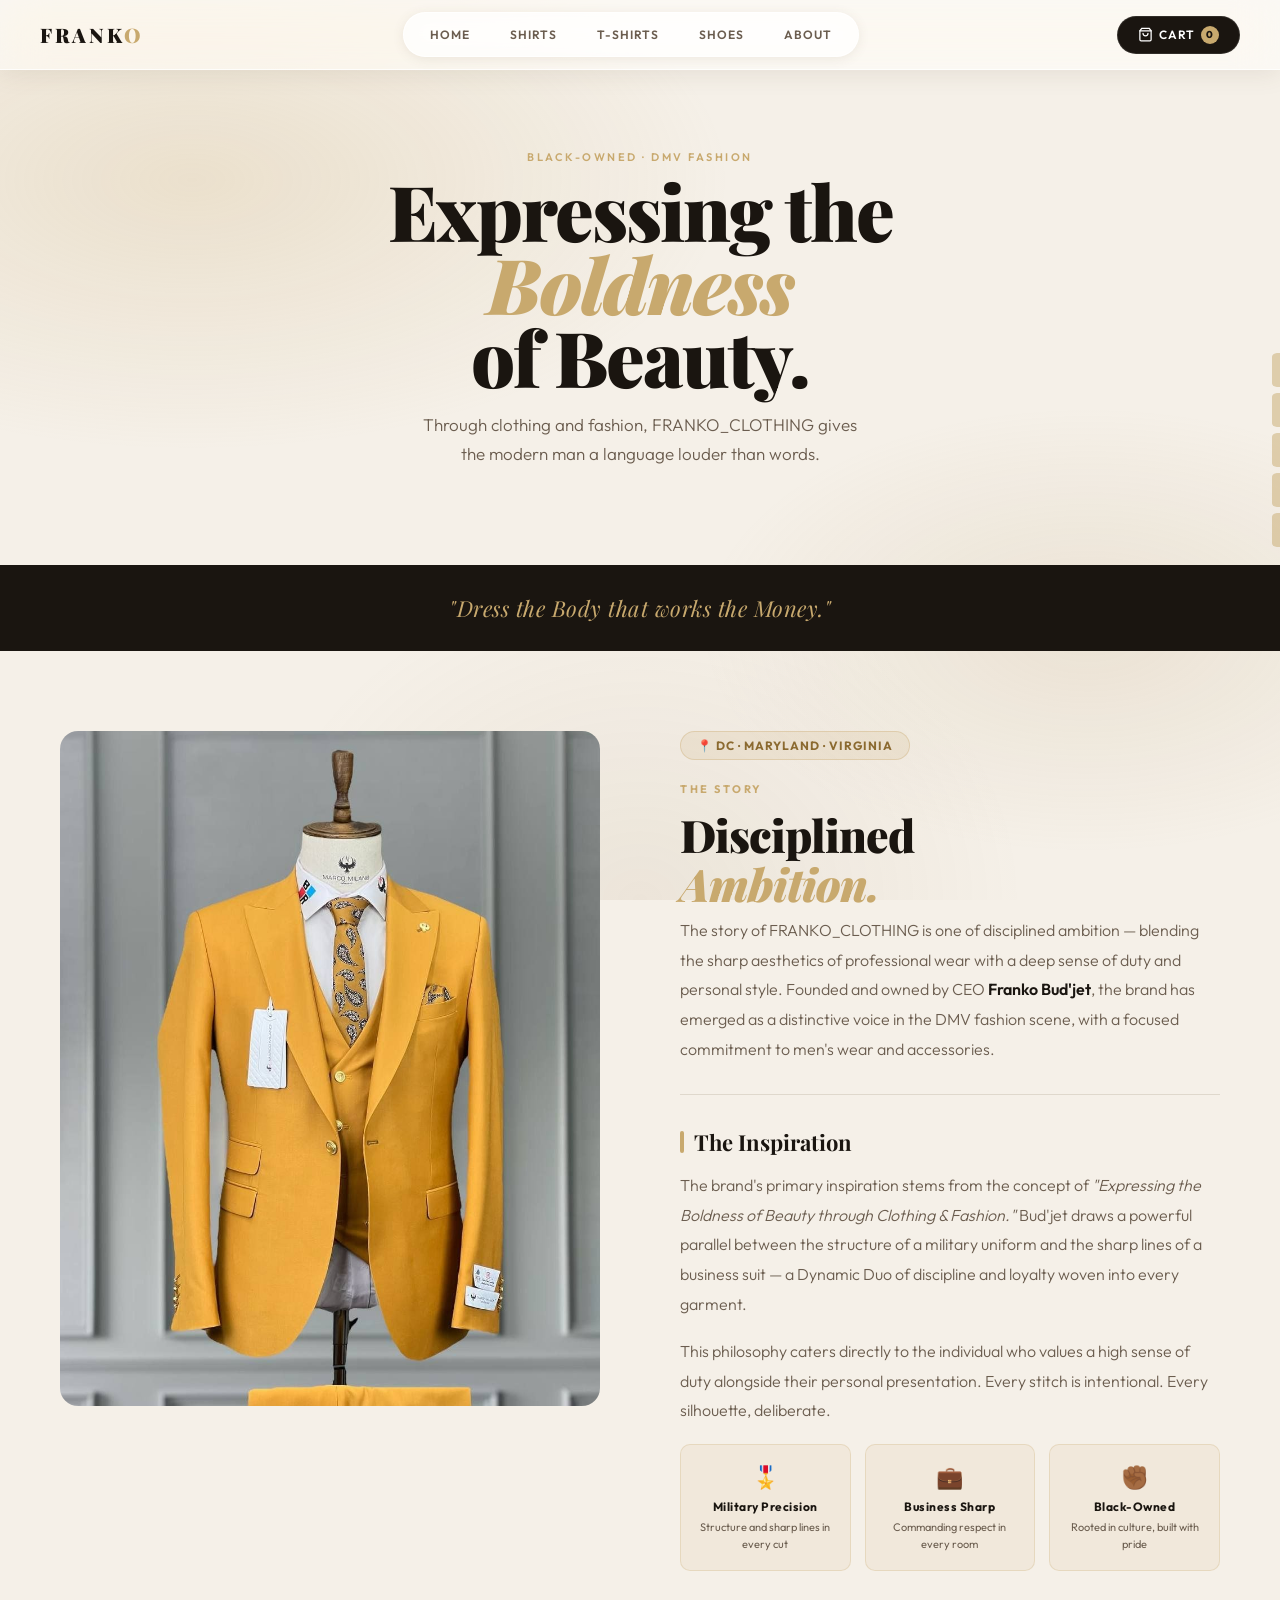
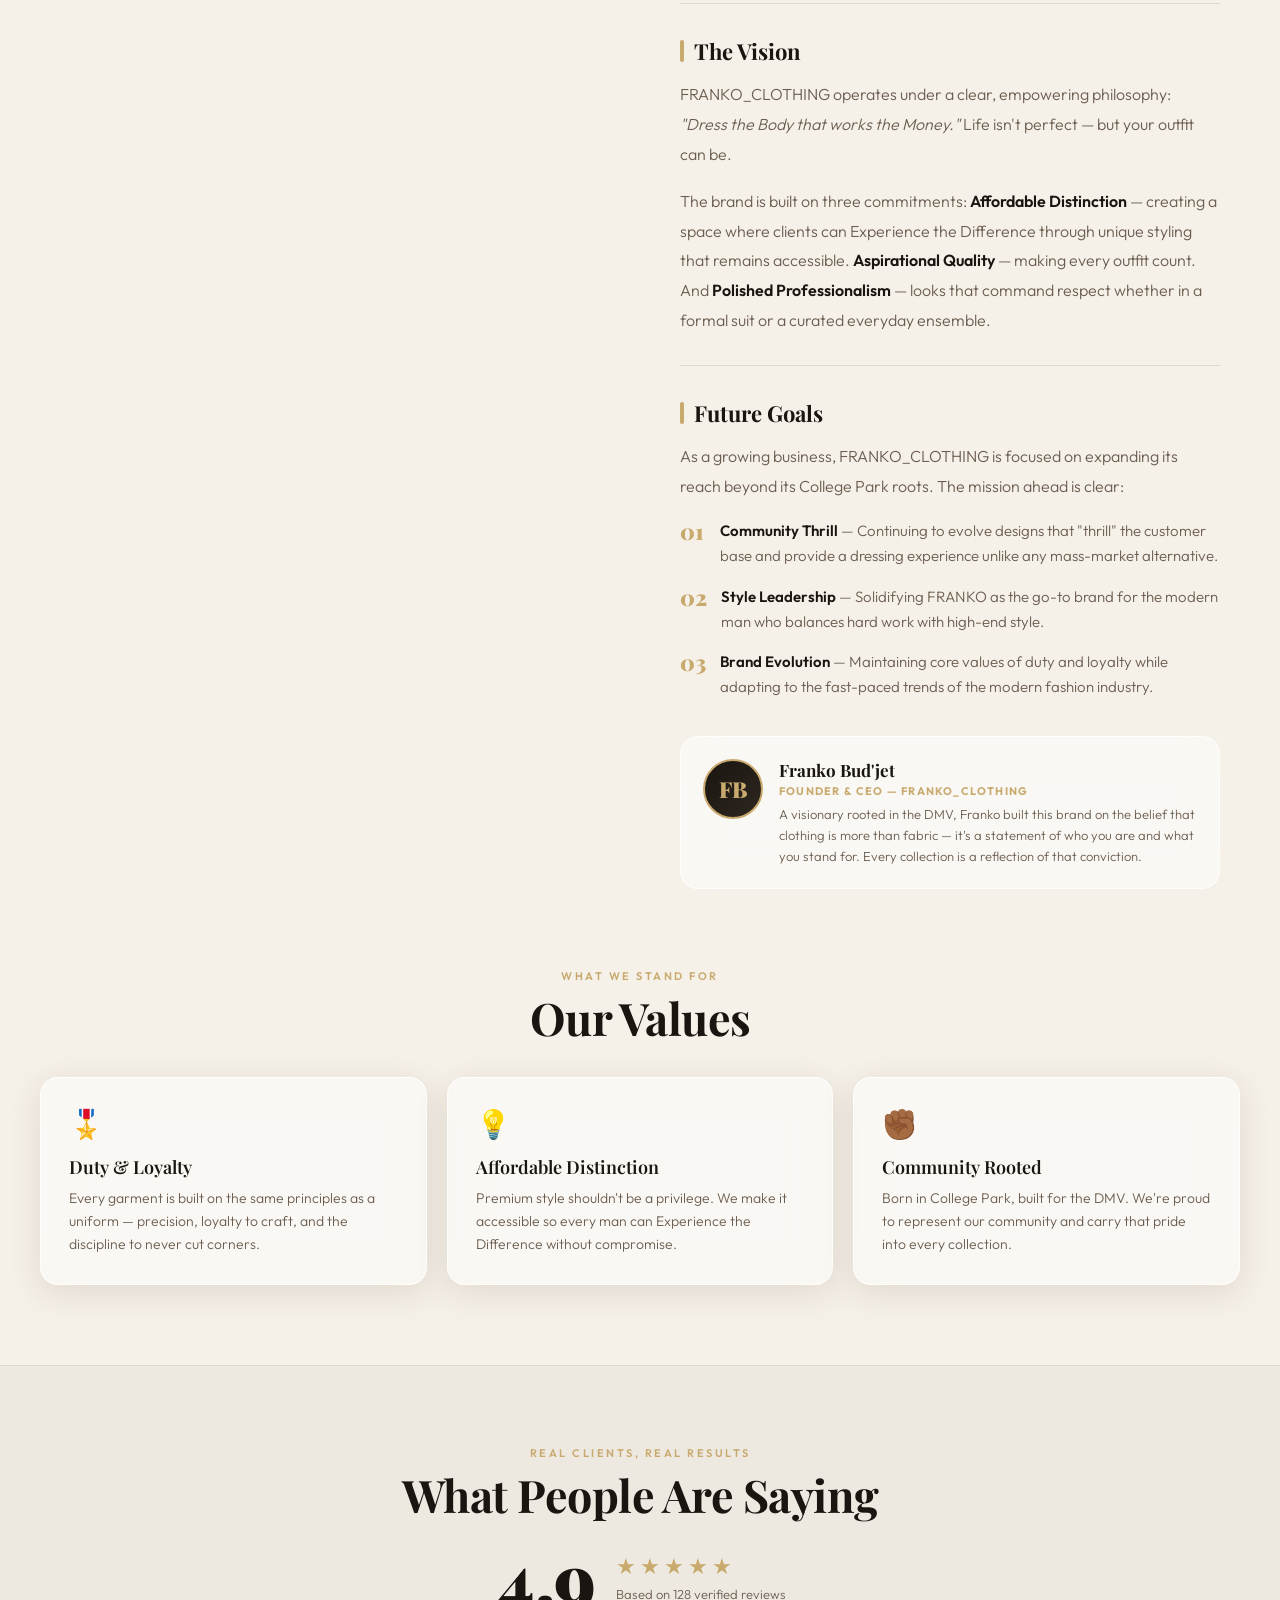
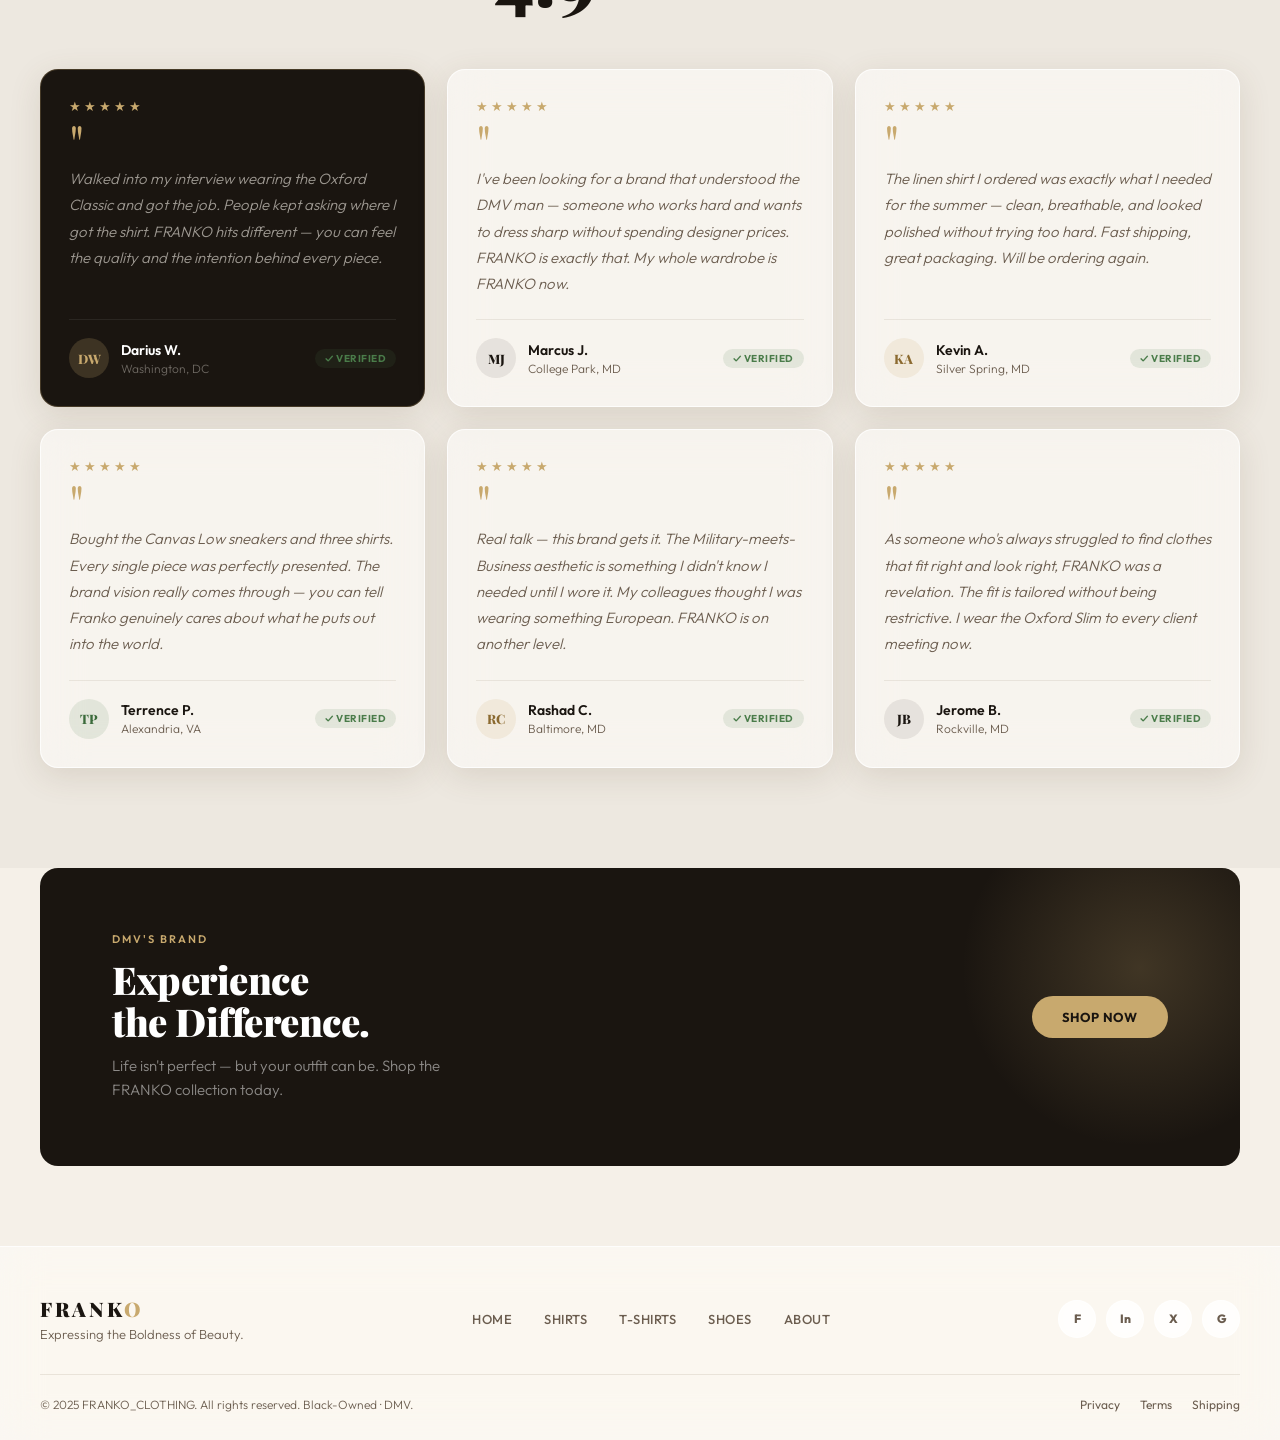
==== commit c1e9db99: "updated about page" ====
--- a/pages/about.html
+++ b/pages/about.html
@@ -295,7 +295,7 @@
   <!-- STORY SECTION -->
   <div class="story-section">
     <div class="story-img">
-      <img src="https://images.unsplash.com/photo-1507679799987-c73779587ccf?w=800&q=80&fit=crop" alt="Franko Clothing — disciplined style">
+      <img src="/images/suits/IMG_20260327_170006_142.jpg" alt="Franko Clothing — disciplined style">
     </div>
 
     <div class="story-content">
